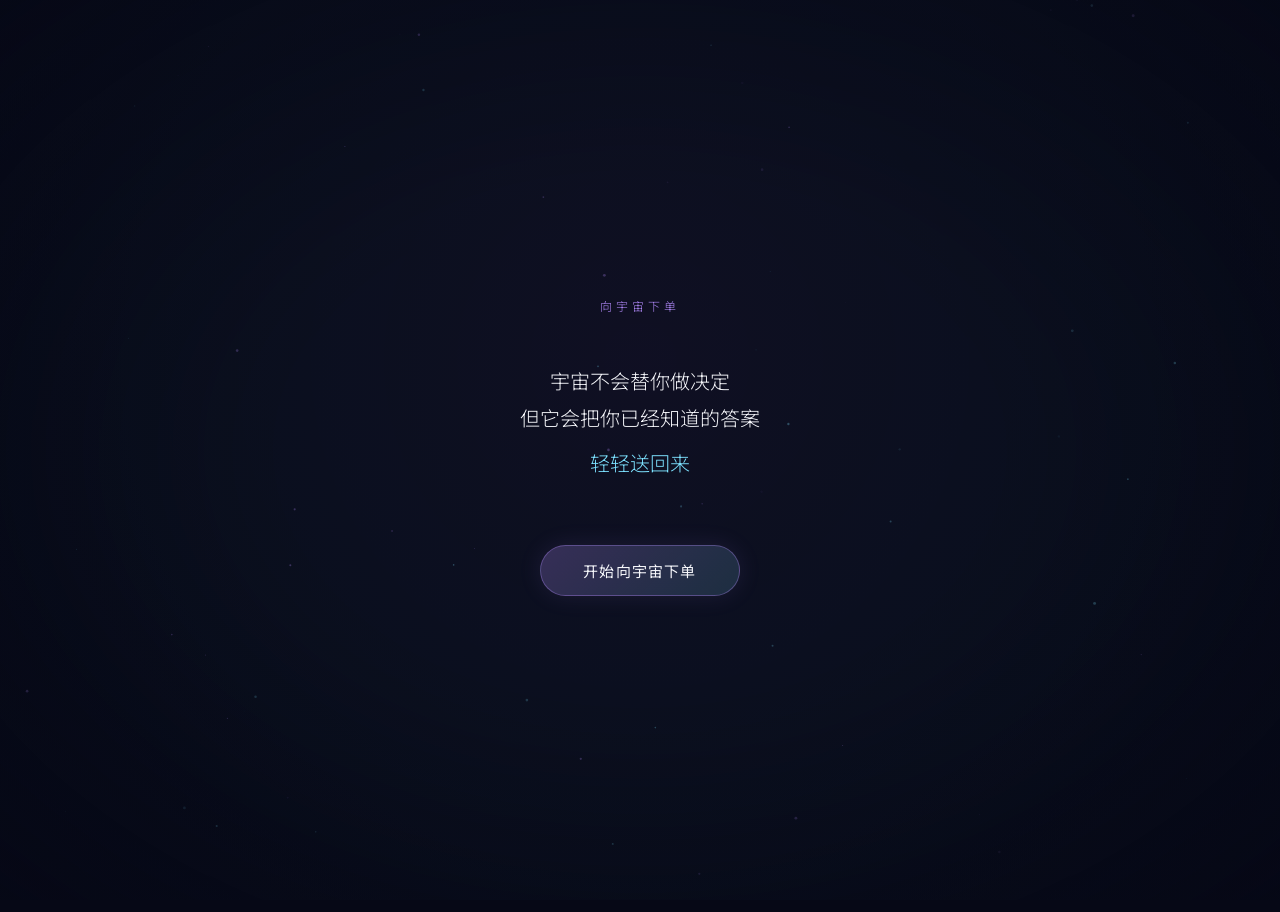
==== index.html @ d1284675 "向宇宙下单 H5 沉浸式体验页 包含完整用户流程、99 条宇宙回信内容库、分享海报与微信分享面板。  Co-authored-by: Cursor <cursoragent@cursor.com>" ====
<!DOCTYPE html>
<html lang="zh-CN">
  <head>
    <meta charset="UTF-8" />
    <meta name="viewport" content="width=device-width, initial-scale=1.0, maximum-scale=1.0, user-scalable=no, viewport-fit=cover" />
    <meta name="apple-mobile-web-app-capable" content="yes" />
    <meta name="apple-mobile-web-app-status-bar-style" content="black-translucent" />
    <meta name="format-detection" content="telephone=no" />
    <meta name="description" content="向宇宙下单 — 一个让你向宇宙提问，并收到一封来自宇宙回信的沉浸式体验。" />
    <meta name="theme-color" content="#060816" />
    <meta property="og:title" content="向宇宙下单" />
    <meta property="og:description" content="宇宙不会替你做决定，但它会把你已经知道的答案，轻轻送回来。" />
    <meta property="og:type" content="website" />
    <title>向宇宙下单</title>
    <link rel="preconnect" href="https://fonts.googleapis.com" />
    <link rel="preconnect" href="https://fonts.gstatic.com" crossorigin />
    <link href="https://fonts.googleapis.com/css2?family=Noto+Sans+SC:wght@300;400;500;700&display=swap" rel="stylesheet" />
    <link rel="stylesheet" href="./css/styles.css" />
  </head>
  <body>
    <canvas id="cosmos" aria-hidden="true"></canvas>
    <div class="vignette" aria-hidden="true"></div>

    <div id="app">
      <!-- P1 欢迎页 -->
      <section class="screen screen--active" data-screen="welcome">
        <div class="screen-content">
          <p class="brand reveal">向宇宙下单</p>
          <h1 class="hero reveal" id="welcome-hero">
            <span class="hero-line">宇宙不会替你做决定</span>
            <span class="hero-line">但它会把你已经知道的答案</span>
            <span class="hero-line hero-line--accent">轻轻送回来</span>
          </h1>
          <div class="cosmos-reminder reveal" id="cosmos-reminder" hidden>
            <p class="cosmos-reminder__label">宇宙提醒：</p>
            <p class="cosmos-reminder__line text-body">不要连续询问同一个问题。</p>
            <p class="cosmos-reminder__line text-body">答案不会因为焦虑而改变。</p>
          </div>
          <div class="actions reveal">
            <button class="btn btn-primary" type="button" data-action="start">开始向宇宙下单</button>
          </div>
        </div>
      </section>

      <!-- P2 默念问题页 -->
      <section class="screen" data-screen="meditate">
        <div class="screen-content">
          <p class="meditate-text reveal" data-delay="0">最近是不是有一个问题</p>
          <p class="meditate-text reveal" data-delay="1">反复出现在你的脑海里？</p>
          <p class="meditate-pause reveal" data-delay="2"></p>
          <p class="meditate-text meditate-text--soft reveal" data-delay="3">不需要告诉我</p>
          <p class="meditate-text meditate-text--soft reveal" data-delay="4">只需要在心里默念它</p>
          <div class="actions reveal" data-delay="5">
            <button class="btn btn-primary" type="button" data-action="confirm-question">我想好了</button>
          </div>
        </div>
      </section>

      <!-- P3 数字输入页 -->
      <section class="screen" data-screen="number">
        <div class="screen-content">
          <p class="number-prompt reveal">请说出一个突然想到的数字</p>
          <p class="number-range reveal">1 — 99</p>
          <p class="number-hint reveal">不要计算 · 不要纠结 · 第一个出现的数字就好</p>
          <div class="number-input-wrap reveal">
            <input
              class="number-input"
              type="tel"
              inputmode="numeric"
              pattern="[0-9]*"
              maxlength="2"
              placeholder="—"
              autocomplete="off"
              aria-label="输入 1 到 99 之间的数字"
            />
          </div>
          <p class="number-error" hidden>请输入 1 到 99 之间的数字</p>
          <div class="actions reveal">
            <button class="btn btn-primary" type="button" data-action="submit-number" disabled>发送给宇宙</button>
          </div>
        </div>
      </section>

      <!-- P4 宇宙回应页 -->
      <section class="screen" data-screen="loading">
        <div class="screen-content loading-content">
          <div class="floating-number" id="floating-number" aria-hidden="true"></div>
          <p class="loading-text" id="loading-text">正在接收你的信号</p>
          <div class="loading-particles" aria-hidden="true">
            <span></span><span></span><span></span><span></span><span></span>
          </div>
        </div>
      </section>

      <!-- P5 结果页 -->
      <section class="screen" data-screen="result">
        <div class="screen-content result-content">
          <p class="result-label reveal">宇宙回信</p>
          <div class="result-block reveal">
            <p class="result-block-label">一句话真相</p>
            <p class="result-oneline text-body" id="result-oneline"></p>
          </div>
          <div class="result-divider reveal"></div>
          <div class="result-block reveal">
            <p class="result-block-label">深度解读</p>
            <p class="result-interpretation text-body" id="result-interpretation"></p>
          </div>
          <div class="result-block reveal">
            <p class="result-block-label">宇宙关键词</p>
            <p class="result-keywords text-body" id="result-keywords"></p>
          </div>
          <div class="result-block reveal">
            <p class="result-block-label">今日行动</p>
            <p class="result-action text-body" id="result-action"></p>
          </div>
          <p class="easter-egg-msg" id="easter-egg-msg" hidden></p>
          <div class="actions actions--result reveal">
            <button class="btn btn-primary" type="button" data-action="share-poster">🌌 晒出我的宇宙回信</button>
            <button class="btn btn-secondary" type="button" data-action="invite-friend">🔮 让朋友也问问宇宙</button>
            <button class="btn btn-ghost" type="button" data-action="retry">重新提问</button>
          </div>
        </div>
      </section>

      <!-- P6 分享海报页 -->
      <section class="screen" data-screen="poster">
        <div class="screen-content poster-content">
          <button class="poster-back reveal" type="button" data-action="back-result" aria-label="返回结果页">← 返回</button>
          <div class="poster-preview" id="poster-preview">
            <canvas id="poster-canvas"></canvas>
          </div>
          <div class="actions actions--poster">
            <button class="btn btn-primary btn-block" type="button" data-action="save-poster">保存图片</button>
            <button class="btn btn-secondary btn-block" type="button" data-action="copy-copy">复制文案</button>
          </div>
        </div>
      </section>
    </div>

    <p class="toast" id="toast" hidden></p>

    <!-- 分享面板 -->
    <div class="share-panel" id="share-panel" hidden>
      <div class="share-panel__backdrop" data-action="close-share"></div>
      <div class="share-panel__sheet" role="dialog" aria-label="分享">
        <p class="share-panel__title">发送给</p>
        <div class="share-panel__options">
          <button class="share-option" type="button" data-action="share-wechat-friend">
            <span class="share-option__icon share-option__icon--wechat">💬</span>
            <span class="share-option__label">微信好友</span>
          </button>
          <button class="share-option" type="button" data-action="share-wechat-group">
            <span class="share-option__icon share-option__icon--group">👥</span>
            <span class="share-option__label">微信群</span>
          </button>
          <button class="share-option" type="button" data-action="share-copy-link">
            <span class="share-option__icon share-option__icon--link">🔗</span>
            <span class="share-option__label">复制链接</span>
          </button>
        </div>
        <button class="share-panel__cancel" type="button" data-action="close-share">取消</button>
      </div>
    </div>

    <!-- 微信分享引导 -->
    <div class="wechat-guide" id="wechat-guide" hidden>
      <div class="wechat-guide__backdrop" data-action="close-wechat-guide"></div>
      <div class="wechat-guide__content">
        <div class="wechat-guide__arrow" aria-hidden="true"></div>
        <p class="wechat-guide__text" id="wechat-guide-text"></p>
        <button class="btn btn-ghost wechat-guide__btn" type="button" data-action="close-wechat-guide">知道了</button>
      </div>
    </div>

    <script type="module" src="./js/app.js"></script>
  </body>
</html>
---- css/styles.css ----
*,
*::before,
*::after {
  box-sizing: border-box;
  margin: 0;
  padding: 0;
}

:root {
  --bg: #060816;
  --text: #f6f7fb;
  --purple: #b58cff;
  --aurora: #7de2ff;
  --gold: #f6d17a;
  --text-dim: rgba(246, 247, 251, 0.55);
  --transition-page: 1000ms;
  --transition-text: 650ms;
  --breath-cycle: 4s;
  --safe-top: env(safe-area-inset-top, 0px);
  --safe-bottom: env(safe-area-inset-bottom, 0px);
  --page-pad-x: clamp(20px, 5vw, 28px);
  font-size: clamp(15px, 3.8vw, 16px);
}

html,
body {
  height: 100%;
  overflow: hidden;
}

body {
  font-family: "Noto Sans SC", "HarmonyOS Sans", "Source Han Sans SC", "PingFang SC", sans-serif;
  background: var(--bg);
  color: var(--text);
  -webkit-font-smoothing: antialiased;
  -webkit-tap-highlight-color: transparent;
}

#cosmos {
  position: fixed;
  inset: 0;
  width: 100%;
  height: 100%;
  z-index: 0;
}

.vignette {
  position: fixed;
  inset: 0;
  z-index: 1;
  pointer-events: none;
  background: radial-gradient(ellipse at center, transparent 40%, rgba(6, 8, 22, 0.7) 100%);
}

#app {
  position: relative;
  z-index: 2;
  height: 100%;
  height: 100dvh;
}

.screen {
  position: absolute;
  inset: 0;
  z-index: 1;
  display: flex;
  align-items: center;
  justify-content: center;
  padding: max(24px, var(--safe-top)) var(--page-pad-x) max(32px, var(--safe-bottom));
  opacity: 0;
  visibility: hidden;
  pointer-events: none;
  transform: translateY(12px);
  transition:
    opacity var(--transition-page) ease,
    transform var(--transition-page) ease,
    visibility var(--transition-page);
}

.screen--active {
  z-index: 2;
  opacity: 1;
  visibility: visible;
  pointer-events: auto;
  transform: translateY(0);
}

.screen--leaving {
  z-index: 0;
  opacity: 0;
  visibility: hidden;
  pointer-events: none;
  transform: translateY(-8px);
}

.screen-content {
  width: 100%;
  max-width: min(360px, 100%);
  text-align: center;
}

.text-body {
  word-break: keep-all;
  overflow-wrap: break-word;
  line-break: strict;
  -webkit-line-break: after-white-space;
  text-wrap: pretty;
}

.brand {
  font-size: 0.75rem;
  letter-spacing: 0.35em;
  color: var(--purple);
  margin-bottom: 48px;
  font-weight: 300;
}

.hero {
  font-weight: 300;
  line-height: 1.85;
  margin-bottom: 64px;
}

.hero-line {
  display: block;
  font-size: 1.25rem;
}

.hero-line--accent {
  color: var(--aurora);
  margin-top: 8px;
}

.cosmos-reminder {
  margin-bottom: 56px;
  text-align: center;
}

.cosmos-reminder__label {
  font-size: 0.8125rem;
  letter-spacing: 0.25em;
  color: var(--purple);
  margin-bottom: 28px;
}

.cosmos-reminder__line {
  font-size: clamp(1rem, 4.2vw, 1.125rem);
  line-height: 2;
  font-weight: 300;
  color: var(--text);
  margin-bottom: 8px;
}

.cosmos-reminder__line:last-child {
  margin-bottom: 0;
  color: var(--aurora);
}

.screen--reminder .hero {
  display: none;
}

.meditate-text {
  font-size: 1.125rem;
  line-height: 2;
  font-weight: 300;
}

.meditate-text--soft {
  color: var(--text-dim);
  font-size: 1rem;
}

.meditate-pause {
  height: 32px;
}

.number-prompt {
  font-size: 1.125rem;
  font-weight: 300;
  margin-bottom: 12px;
}

.number-range {
  font-size: 2.5rem;
  font-weight: 300;
  letter-spacing: 0.15em;
  color: var(--purple);
  margin-bottom: 24px;
  animation: breathe var(--breath-cycle) ease-in-out infinite;
}

.number-hint {
  font-size: 0.8125rem;
  color: var(--text-dim);
  line-height: 1.8;
  margin-bottom: 40px;
}

.number-input-wrap {
  margin-bottom: 16px;
}

.number-input {
  width: 120px;
  height: 72px;
  background: transparent;
  border: none;
  border-bottom: 1px solid rgba(181, 140, 255, 0.4);
  color: var(--text);
  font-size: 3rem;
  font-weight: 300;
  text-align: center;
  outline: none;
  font-family: inherit;
  caret-color: var(--purple);
  transition: border-color 0.4s ease;
}

.number-input:focus {
  border-bottom-color: var(--purple);
}

.number-input::placeholder {
  color: rgba(246, 247, 251, 0.15);
}

.number-error {
  font-size: 0.8125rem;
  color: #ff8a8a;
  margin-bottom: 16px;
}

.loading-content {
  position: relative;
}

.floating-number {
  font-size: 4rem;
  font-weight: 300;
  color: var(--purple);
  margin-bottom: 48px;
  animation: float 3s ease-in-out infinite, breathe var(--breath-cycle) ease-in-out infinite;
  text-shadow: 0 0 40px rgba(181, 140, 255, 0.5);
}

.loading-text {
  font-size: 1rem;
  font-weight: 300;
  color: var(--text-dim);
  min-height: 1.5em;
  transition: opacity 0.6s ease;
}

.loading-particles {
  display: flex;
  justify-content: center;
  gap: 8px;
  margin-top: 40px;
}

.loading-particles span {
  width: 4px;
  height: 4px;
  border-radius: 50%;
  background: var(--aurora);
  opacity: 0.3;
  animation: particle-breathe var(--breath-cycle) ease-in-out infinite;
}

.loading-particles span:nth-child(2) { animation-delay: 0.5s; }
.loading-particles span:nth-child(3) { animation-delay: 1s; }
.loading-particles span:nth-child(4) { animation-delay: 1.5s; }
.loading-particles span:nth-child(5) { animation-delay: 2s; }

.screen[data-screen="result"] {
  overflow-y: auto;
  align-items: flex-start;
  padding-top: max(20px, var(--safe-top));
  -webkit-overflow-scrolling: touch;
}

.result-content {
  max-height: none;
  padding-bottom: max(24px, var(--safe-bottom));
}

.result-label {
  font-size: 0.75rem;
  letter-spacing: 0.3em;
  color: var(--text-dim);
  margin-bottom: 32px;
}

.result-oneline {
  font-size: clamp(1rem, 4.2vw, 1.0625rem);
  line-height: 1.9;
  font-weight: 400;
  color: var(--aurora);
  white-space: pre-line;
}

.result-divider {
  width: 32px;
  height: 1px;
  background: linear-gradient(90deg, transparent, var(--purple), transparent);
  margin: 0 auto 28px;
}

.result-block {
  margin-bottom: 24px;
  text-align: left;
}

.result-block-label {
  font-size: 0.6875rem;
  letter-spacing: 0.2em;
  color: var(--purple);
  margin-bottom: 8px;
  text-transform: uppercase;
}

.result-interpretation {
  font-size: clamp(0.875rem, 3.8vw, 0.9375rem);
  line-height: 1.95;
  color: var(--text-dim);
  font-weight: 300;
  white-space: pre-line;
}

.result-keywords {
  font-size: 0.9375rem;
  color: var(--gold);
  letter-spacing: 0.1em;
}

.result-action {
  font-size: 0.9375rem;
  line-height: 1.8;
  font-weight: 400;
}

.easter-egg-msg {
  font-size: 0.8125rem;
  color: var(--purple);
  font-style: italic;
  margin-bottom: 16px;
  line-height: 1.7;
}

.actions {
  margin-top: 48px;
  display: flex;
  flex-direction: column;
  gap: 12px;
  align-items: center;
}

.actions--result {
  margin-top: 32px;
}

.btn {
  display: inline-flex;
  align-items: center;
  justify-content: center;
  min-width: min(200px, 100%);
  padding: 14px 32px;
  border: none;
  border-radius: 999px;
  font-family: inherit;
  font-size: 0.9375rem;
  font-weight: 400;
  letter-spacing: 0.08em;
  cursor: pointer;
  transition: all 0.5s ease;
}

.btn:disabled {
  opacity: 0.35;
  cursor: not-allowed;
}

.btn-primary {
  background: linear-gradient(135deg, rgba(181, 140, 255, 0.25), rgba(125, 226, 255, 0.15));
  color: var(--text);
  border: 1px solid rgba(181, 140, 255, 0.35);
  box-shadow: 0 0 24px rgba(181, 140, 255, 0.1);
}

.btn-primary:not(:disabled):hover,
.btn-primary:not(:disabled):active {
  background: linear-gradient(135deg, rgba(181, 140, 255, 0.4), rgba(125, 226, 255, 0.25));
  box-shadow: 0 0 32px rgba(181, 140, 255, 0.2);
}

.btn-secondary {
  background: transparent;
  color: var(--aurora);
  border: 1px solid rgba(125, 226, 255, 0.35);
}

.btn-ghost {
  background: transparent;
  color: var(--text-dim);
  border: none;
  min-width: auto;
  padding: 10px 20px;
  font-size: 0.8125rem;
}

.btn-block {
  width: 100%;
  min-width: 0;
}

.screen[data-screen="poster"] {
  overflow-y: auto;
  align-items: flex-start;
  padding: max(8px, var(--safe-top)) 12px max(16px, var(--safe-bottom));
  -webkit-overflow-scrolling: touch;
}

.poster-content {
  width: 100%;
  max-width: 100%;
  padding: 0 12px max(24px, var(--safe-bottom));
}

.poster-back {
  display: block;
  margin: 0 0 16px;
  padding: 8px 0;
  background: none;
  border: none;
  color: var(--text-dim);
  font-family: inherit;
  font-size: 0.875rem;
  letter-spacing: 0.05em;
  cursor: pointer;
  text-align: left;
}

.poster-preview {
  width: 100%;
  border-radius: 14px;
  overflow: hidden;
  box-shadow: 0 12px 48px rgba(0, 0, 0, 0.45);
  margin-bottom: 16px;
  line-height: 0;
}

#poster-canvas {
  width: 100% !important;
  height: auto !important;
  display: block;
  vertical-align: top;
}

.actions--poster {
  margin-top: 0;
  width: 100%;
}

.actions--result {
  width: 100%;
}

.actions--result .btn {
  width: 100%;
  min-width: 0;
}

.toast {
  position: fixed;
  left: 50%;
  bottom: max(32px, env(safe-area-inset-bottom));
  transform: translateX(-50%) translateY(12px);
  z-index: 100;
  padding: 12px 24px;
  border-radius: 999px;
  background: rgba(181, 140, 255, 0.9);
  color: var(--text);
  font-size: 0.875rem;
  letter-spacing: 0.05em;
  opacity: 0;
  transition: opacity 0.4s ease, transform 0.4s ease;
  pointer-events: none;
}

.toast--visible {
  opacity: 1;
  transform: translateX(-50%) translateY(0);
}

.share-panel,
.wechat-guide {
  position: fixed;
  inset: 0;
  z-index: 200;
  display: flex;
  align-items: flex-end;
  justify-content: center;
}

.share-panel[hidden],
.wechat-guide[hidden] {
  display: none;
}

.share-panel__backdrop,
.wechat-guide__backdrop {
  position: absolute;
  inset: 0;
  background: rgba(6, 8, 22, 0.72);
  backdrop-filter: blur(4px);
}

.share-panel__sheet {
  position: relative;
  width: 100%;
  max-width: 420px;
  padding: 24px 24px max(24px, env(safe-area-inset-bottom));
  background: linear-gradient(180deg, #12182e 0%, #0a0e20 100%);
  border-radius: 20px 20px 0 0;
  border-top: 1px solid rgba(181, 140, 255, 0.2);
  animation: sheet-up 0.45s ease;
}

.share-panel__title {
  text-align: center;
  font-size: 0.875rem;
  color: var(--text-dim);
  letter-spacing: 0.15em;
  margin-bottom: 28px;
}

.share-panel__options {
  display: flex;
  justify-content: space-around;
  gap: 12px;
  margin-bottom: 20px;
}

.share-option {
  flex: 1;
  display: flex;
  flex-direction: column;
  align-items: center;
  gap: 10px;
  padding: 8px 4px;
  background: none;
  border: none;
  color: var(--text);
  font-family: inherit;
  cursor: pointer;
}

.share-option__icon {
  width: 56px;
  height: 56px;
  display: flex;
  align-items: center;
  justify-content: center;
  border-radius: 16px;
  font-size: 1.5rem;
  background: rgba(181, 140, 255, 0.12);
  border: 1px solid rgba(181, 140, 255, 0.2);
  transition: background 0.3s ease, transform 0.3s ease;
}

.share-option:active .share-option__icon {
  transform: scale(0.95);
  background: rgba(181, 140, 255, 0.22);
}

.share-option__icon--wechat {
  background: rgba(7, 193, 96, 0.12);
  border-color: rgba(7, 193, 96, 0.25);
}

.share-option__icon--group {
  background: rgba(125, 226, 255, 0.1);
  border-color: rgba(125, 226, 255, 0.22);
}

.share-option__label {
  font-size: 0.8125rem;
  color: var(--text-dim);
  letter-spacing: 0.05em;
}

.share-panel__cancel {
  width: 100%;
  padding: 14px;
  background: rgba(246, 247, 251, 0.06);
  border: none;
  border-radius: 12px;
  color: var(--text-dim);
  font-family: inherit;
  font-size: 0.9375rem;
  cursor: pointer;
}

.wechat-guide {
  align-items: flex-start;
}

.wechat-guide__content {
  position: relative;
  width: 100%;
  padding: max(48px, env(safe-area-inset-top)) 32px 32px;
  text-align: center;
}

.wechat-guide__arrow {
  position: absolute;
  top: max(16px, env(safe-area-inset-top));
  right: 24px;
  width: 48px;
  height: 48px;
  border: 2px dashed rgba(246, 247, 251, 0.5);
  border-radius: 0 12px 0 0;
  border-bottom: none;
  border-left: none;
}

.wechat-guide__arrow::after {
  content: "···";
  position: absolute;
  top: -28px;
  right: -8px;
  font-size: 1.25rem;
  color: var(--text);
  letter-spacing: 2px;
}

.wechat-guide__text {
  margin-top: 72px;
  font-size: 1.0625rem;
  line-height: 1.9;
  color: var(--text);
  white-space: pre-line;
}

.wechat-guide__btn {
  margin-top: 32px;
}

@keyframes sheet-up {
  from { transform: translateY(100%); opacity: 0; }
  to { transform: translateY(0); opacity: 1; }
}

.reveal {
  opacity: 0;
  transform: translateY(10px);
  transition:
    opacity var(--transition-text) ease,
    transform var(--transition-text) ease;
}

.reveal--visible {
  opacity: 1;
  transform: translateY(0);
}

@keyframes breathe {
  0%, 100% { opacity: 0.7; transform: scale(1); }
  50% { opacity: 1; transform: scale(1.03); }
}

@keyframes float {
  0%, 100% { transform: translateY(0); }
  50% { transform: translateY(-12px); }
}

@keyframes particle-breathe {
  0%, 100% { opacity: 0.2; transform: scale(0.8); }
  50% { opacity: 1; transform: scale(1.2); }
}

@media (max-width: 380px) {
  .hero-line { font-size: 1.125rem; }
  .floating-number { font-size: 3.25rem; }
  .number-range { font-size: 2.125rem; }
}

@media (max-height: 640px) {
  .hero { margin-bottom: 40px; }
  .brand { margin-bottom: 32px; }
  .actions { margin-top: 32px; }
}
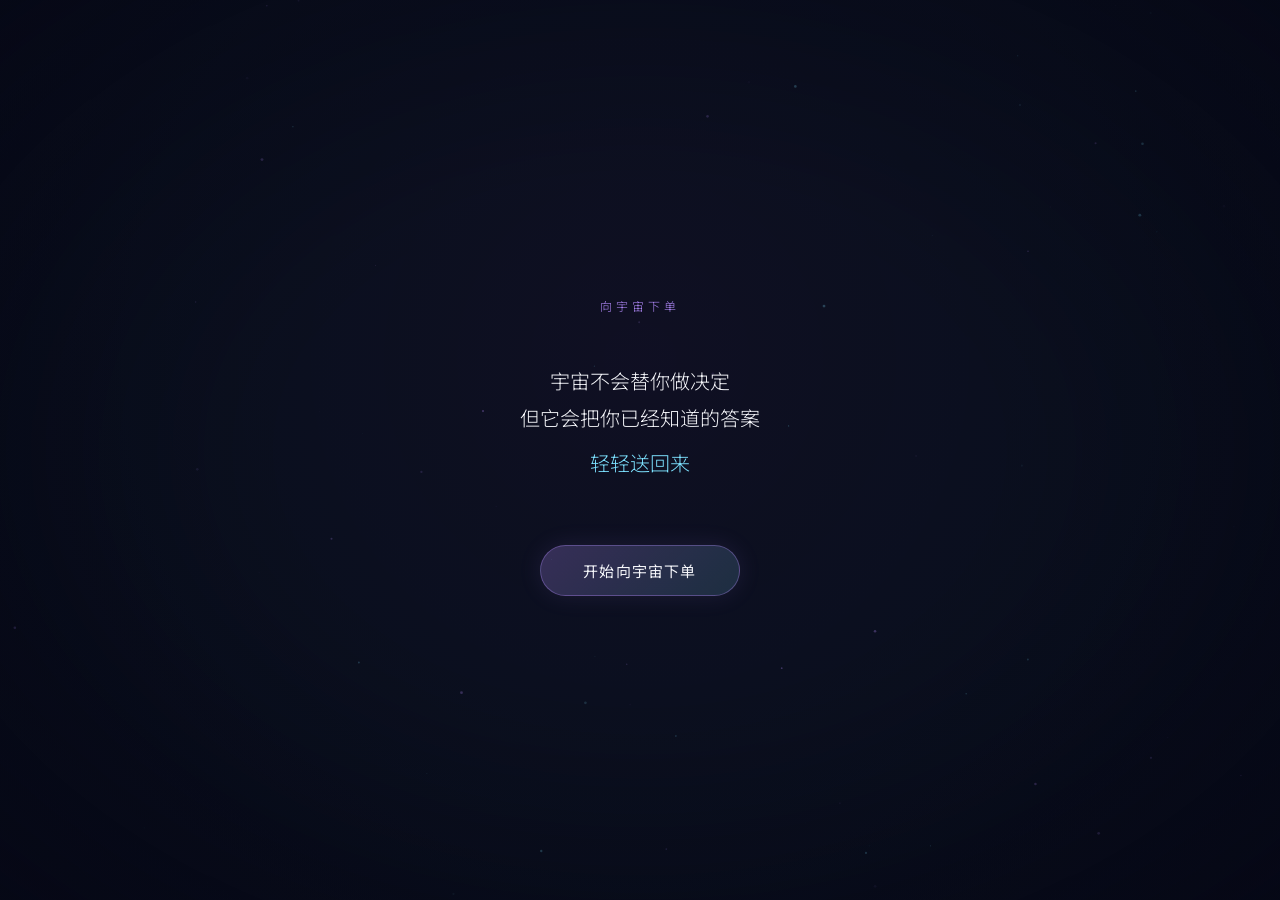
==== commit 57eeff71: "修复海报保存并优化分享页排版。 离屏绘制海报并缓存 PNG，避免跨域二维码导致保存错误页面；同时收紧字号与间距，使分享海报更精致。  Co-authored-by: Cursor <cursorage" ====
--- a/index.html
+++ b/index.html
@@ -127,10 +127,12 @@
         <div class="screen-content poster-content">
           <button class="poster-back reveal" type="button" data-action="back-result" aria-label="返回结果页">← 返回</button>
           <div class="poster-preview" id="poster-preview">
-            <canvas id="poster-canvas"></canvas>
+            <canvas id="poster-canvas" hidden></canvas>
+            <img id="poster-image" class="poster-image" alt="宇宙回信分享海报" hidden />
           </div>
+          <p class="poster-save-hint">也可长按海报图片保存到相册</p>
           <div class="actions actions--poster">
-            <button class="btn btn-primary btn-block" type="button" data-action="save-poster">保存图片</button>
+            <button class="btn btn-primary btn-block" type="button" data-action="save-poster" id="save-poster-btn">保存图片</button>
             <button class="btn btn-secondary btn-block" type="button" data-action="copy-copy">复制文案</button>
           </div>
         </div>
--- a/css/styles.css
+++ b/css/styles.css
@@ -13,7 +13,8 @@
   --aurora: #7de2ff;
   --gold: #f6d17a;
   --text-dim: rgba(246, 247, 251, 0.55);
-  --transition-page: 1000ms;
+  --transition-page: 900ms;
+  --transition-page-ease: cubic-bezier(0.22, 1, 0.36, 1);
   --transition-text: 650ms;
   --breath-cycle: 4s;
   --safe-top: env(safe-area-inset-top, 0px);
@@ -57,6 +58,8 @@
   z-index: 2;
   height: 100%;
   height: 100dvh;
+  overflow: hidden;
+  isolation: isolate;
 }
 
 .screen {
@@ -70,11 +73,18 @@
   opacity: 0;
   visibility: hidden;
   pointer-events: none;
-  transform: translateY(12px);
+  transform: translateY(18px);
+  will-change: opacity, transform;
   transition:
-    opacity var(--transition-page) ease,
-    transform var(--transition-page) ease,
-    visibility var(--transition-page);
+    opacity var(--transition-page) var(--transition-page-ease),
+    transform var(--transition-page) var(--transition-page-ease),
+    visibility 0s linear var(--transition-page);
+}
+
+.screen--entering {
+  visibility: visible;
+  pointer-events: none;
+  z-index: 1;
 }
 
 .screen--active {
@@ -83,14 +93,22 @@
   visibility: visible;
   pointer-events: auto;
   transform: translateY(0);
+  transition:
+    opacity var(--transition-page) var(--transition-page-ease),
+    transform var(--transition-page) var(--transition-page-ease),
+    visibility 0s linear 0s;
 }
 
 .screen--leaving {
-  z-index: 0;
+  z-index: 3;
   opacity: 0;
-  visibility: hidden;
+  visibility: visible;
   pointer-events: none;
-  transform: translateY(-8px);
+  transform: translateY(-14px);
+  transition:
+    opacity calc(var(--transition-page) * 0.85) var(--transition-page-ease),
+    transform calc(var(--transition-page) * 0.85) var(--transition-page-ease),
+    visibility 0s linear calc(var(--transition-page) * 0.85);
 }
 
 .screen-content {
@@ -450,11 +468,21 @@
   line-height: 0;
 }
 
-#poster-canvas {
+#poster-canvas,
+.poster-image {
   width: 100% !important;
   height: auto !important;
   display: block;
   vertical-align: top;
+  -webkit-touch-callout: default;
+  user-select: auto;
+}
+
+.poster-save-hint {
+  font-size: 0.75rem;
+  color: var(--text-dim);
+  text-align: center;
+  margin-bottom: 16px;
 }
 
 .actions--poster {
@@ -656,13 +684,22 @@
   opacity: 0;
   transform: translateY(10px);
   transition:
-    opacity var(--transition-text) ease,
-    transform var(--transition-text) ease;
+    opacity var(--transition-text) cubic-bezier(0.22, 1, 0.36, 1),
+    transform var(--transition-text) cubic-bezier(0.22, 1, 0.36, 1);
 }
 
 .reveal--visible {
   opacity: 1;
   transform: translateY(0);
+}
+
+@media (prefers-reduced-motion: reduce) {
+  .screen,
+  .screen--active,
+  .screen--leaving,
+  .reveal {
+    transition-duration: 0.01ms !important;
+  }
 }
 
 @keyframes breathe {
